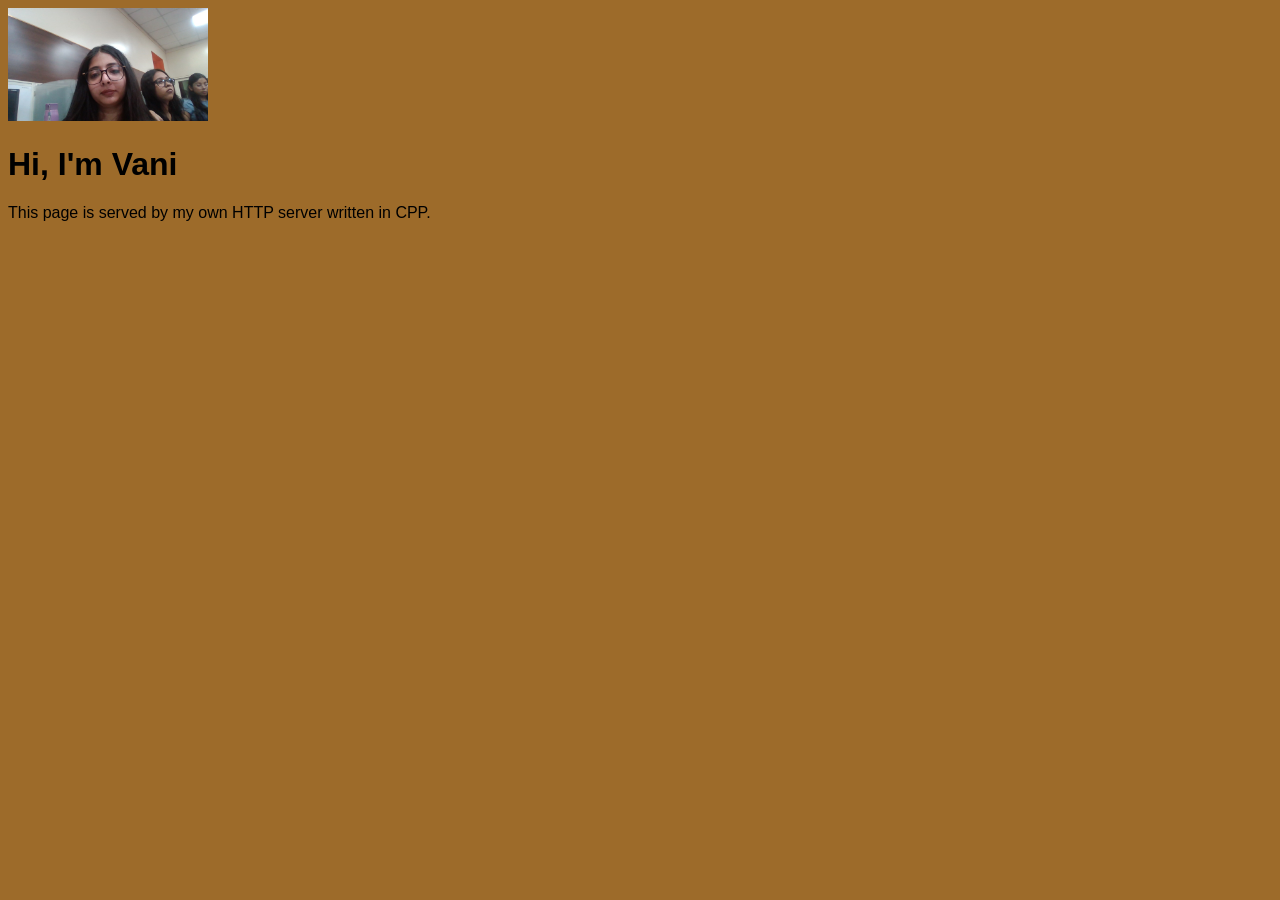
==== www/index.html @ 416b2f69 "Day 3: static file serving , MIME types , 404/403 , path traversal block" ====
<!DOCTYPE html>
<html>
    <head> 
        <link rel="stylesheet" href="style.css">
        <title>Vani</title></head>
    <body>
        <img src="me.jpg" width="200">
        <h1>Hi, I'm Vani</h1>
        <p>This page is served by my own HTTP server written in CPP. </p>
    </body>
</html>
---- www/style.css ----
body {background-color: #9d6b2a; font-family: sans-serif;}
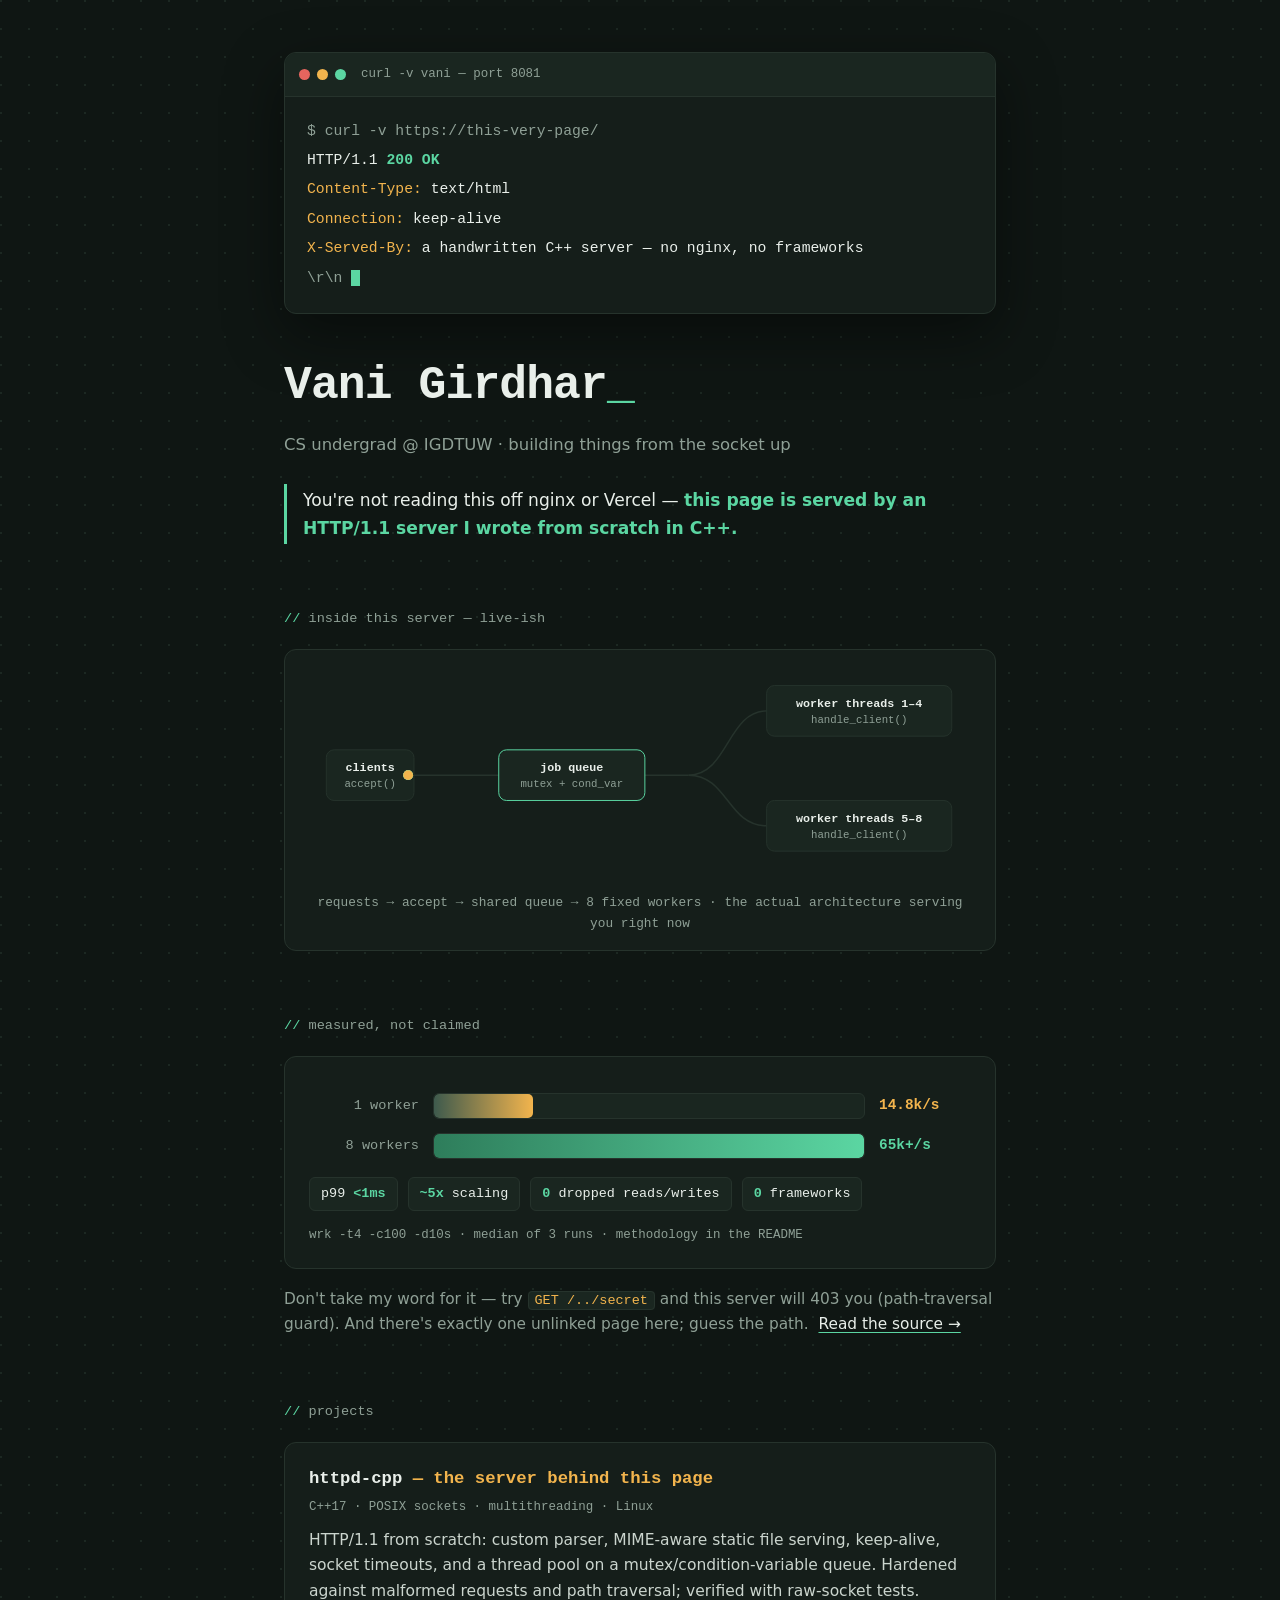
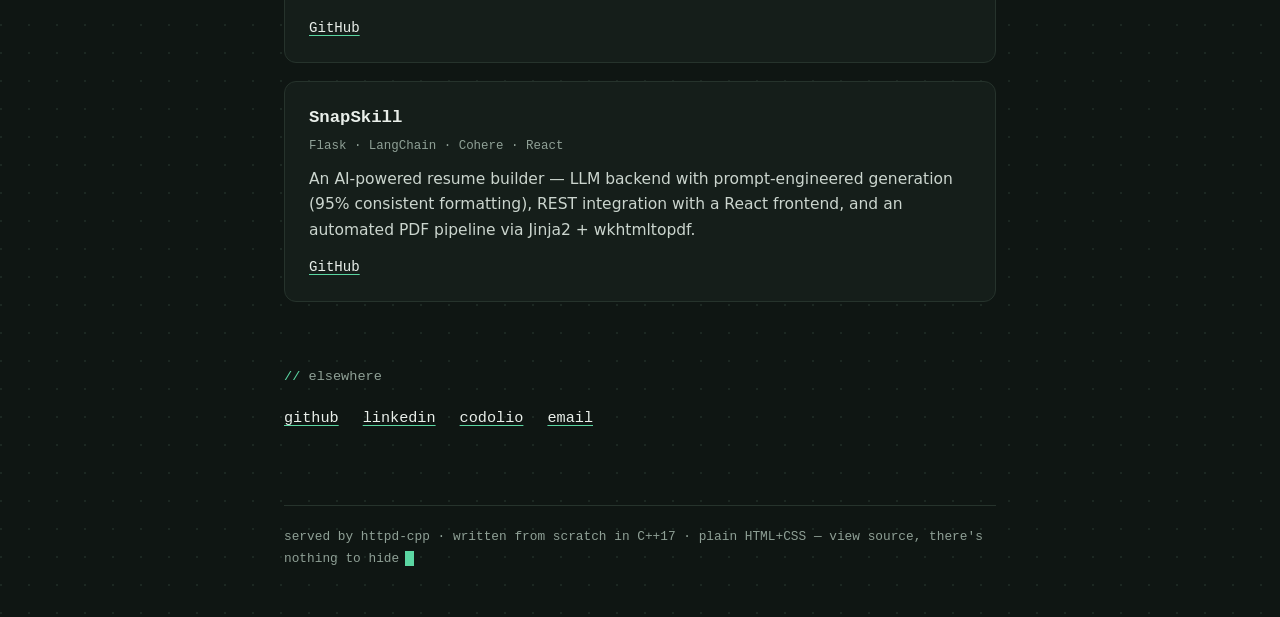
==== commit 15304a62: "Day 8: Frontend done.." ====
--- a/www/index.html
+++ b/www/index.html
@@ -1,12 +1,310 @@
-
 <!DOCTYPE html>
-<html>
-    <head> 
-        <link rel="stylesheet" href="style.css">
-        <title>Vani</title></head>
-    <body>
-        <img src="me.jpg" width="200">
-        <h1>Hi, I'm Vani</h1>
-        <p>This page is served by my own HTTP server written in CPP. </p>
-    </body>
-</html>+<html lang="en">
+<head>
+<meta charset="UTF-8">
+<meta name="viewport" content="width=device-width, initial-scale=1.0">
+<title>Vani Girdhar — served by her own C++ server</title>
+<meta name="description" content="Portfolio of Vani Girdhar — this page is served by httpd-cpp, an HTTP/1.1 server written from scratch in C++17.">
+<style>
+  :root{
+    --bg:#0F1613;          /* deep green-tinted terminal dark */
+    --panel:#151E1A;
+    --panel2:#1A2620;
+    --ink:#E9EFEA;
+    --muted:#8FA096;
+    --ok:#5BD6A2;          /* status-200 mint */
+    --amber:#F2B44D;       /* highlight amber */
+    --rule:#26332C;
+    --mono:ui-monospace,'Cascadia Code','JetBrains Mono',Menlo,Consolas,monospace;
+    --body:system-ui,-apple-system,'Segoe UI',Roboto,sans-serif;
+  }
+  *{box-sizing:border-box;margin:0;padding:0}
+  html{scroll-behavior:smooth}
+  body{
+    background:var(--bg);
+    background-image:radial-gradient(circle at 1px 1px, #1C2822 1px, transparent 0);
+    background-size:28px 28px;
+    color:var(--ink);
+    font-family:var(--body);
+    font-size:17px;line-height:1.65;
+    -webkit-font-smoothing:antialiased;
+  }
+  .wrap{max-width:760px;margin:0 auto;padding:52px 24px 48px}
+  a{color:var(--ink);text-decoration:underline;text-decoration-color:var(--ok);text-underline-offset:3px}
+  a:hover{color:var(--ok)}
+  a:focus-visible{outline:2px solid var(--ok);outline-offset:3px;border-radius:2px}
+  section{margin-top:64px}
+  .eyebrow{font-family:var(--mono);font-size:.85rem;color:var(--muted);margin-bottom:18px}
+  .eyebrow::before{content:"// ";color:var(--ok)}
+
+  /* ============ HERO: terminal window ============ */
+  .term{
+    background:var(--panel);
+    border:1px solid var(--rule);
+    border-radius:12px;
+    box-shadow:0 20px 60px rgba(0,0,0,.45);
+    overflow:hidden;
+  }
+  .term-bar{
+    display:flex;align-items:center;gap:7px;
+    padding:11px 14px;border-bottom:1px solid var(--rule);
+    background:var(--panel2);
+  }
+  .dot{width:11px;height:11px;border-radius:50%}
+  .dot:nth-child(1){background:#E5655E}.dot:nth-child(2){background:#F2B44D}.dot:nth-child(3){background:#5BD6A2}
+  .term-title{font-family:var(--mono);font-size:.78rem;color:var(--muted);margin-left:8px}
+  .term-body{padding:20px 22px;font-family:var(--mono);font-size:.92rem;line-height:2}
+  .term-body .ln{display:block;opacity:0;animation:arrive .3s ease forwards}
+  .ln:nth-child(1){animation-delay:.1s}.ln:nth-child(2){animation-delay:.45s}
+  .ln:nth-child(3){animation-delay:.8s}.ln:nth-child(4){animation-delay:1.15s}
+  .ln:nth-child(5){animation-delay:1.5s}.ln:nth-child(6){animation-delay:1.85s}
+  @keyframes arrive{to{opacity:1}}
+  .p{color:var(--muted)}
+  .g{color:var(--ok);font-weight:700}
+  .y{color:var(--amber)}
+  .cursor{display:inline-block;width:9px;height:1.1em;background:var(--ok);
+    vertical-align:text-bottom;animation:blink 1s steps(1) infinite}
+  @keyframes blink{50%{opacity:0}}
+
+  h1{font-family:var(--mono);font-size:clamp(2.1rem,6vw,2.9rem);font-weight:700;
+     letter-spacing:-.02em;margin:34px 0 6px}
+  h1 .g{font-weight:700}
+  .tagline{color:var(--muted);font-size:1.03rem}
+  .thesis{border-left:3px solid var(--ok);padding:2px 0 2px 16px;
+    font-size:1.07rem;margin:26px 0 0}
+  .thesis strong{color:var(--ok)}
+
+  /* ============ ARCHITECTURE: animated thread pool ============ */
+  .arch{background:var(--panel);border:1px solid var(--rule);border-radius:12px;padding:18px 14px 8px}
+  .arch svg{width:100%;height:auto;display:block}
+  .arch .lbl{font-family:var(--mono);font-size:11px;fill:var(--muted)}
+  .arch .lbl-b{font-family:var(--mono);font-size:12px;fill:var(--ink);font-weight:600}
+  .arch .box{fill:var(--panel2);stroke:var(--rule);stroke-width:1;rx:8}
+  .arch .box-ok{stroke:var(--ok)}
+  .arch .wire{stroke:var(--rule);stroke-width:1.5;fill:none}
+  .req{fill:var(--amber)}
+  .req2{fill:var(--ok)}
+  /* requests flowing: accept -> queue -> workers */
+  .flow1{animation:flow1 3.2s linear infinite}
+  .flow2{animation:flow1 3.2s linear infinite;animation-delay:1.1s}
+  .flow3{animation:flow1 3.2s linear infinite;animation-delay:2.2s}
+  @keyframes flow1{
+    0%{transform:translate(0,0);opacity:0}
+    6%{opacity:1}
+    38%{transform:translate(170px,0)}          /* into queue */
+    58%{transform:translate(300px,0)}          /* through queue */
+    64%{transform:translate(300px,0)}
+    92%{transform:translate(470px,-52px);opacity:1}  /* up to a worker */
+    100%{transform:translate(470px,-52px);opacity:0}
+  }
+  .flowB{animation:flowB 3.2s linear infinite;animation-delay:.55s}
+  .flowC{animation:flowB 3.2s linear infinite;animation-delay:1.7s}
+  @keyframes flowB{
+    0%{transform:translate(0,0);opacity:0}
+    6%{opacity:1}
+    38%{transform:translate(170px,0)}
+    58%{transform:translate(300px,0)}
+    64%{transform:translate(300px,0)}
+    92%{transform:translate(470px,52px);opacity:1}   /* down to a worker */
+    100%{transform:translate(470px,52px);opacity:0}
+  }
+  .worker-pulse{animation:pulse 3.2s ease infinite}
+  .worker-pulse2{animation:pulse 3.2s ease infinite;animation-delay:1.6s}
+  @keyframes pulse{0%,55%{stroke:var(--rule)}70%,85%{stroke:var(--ok)}100%{stroke:var(--rule)}}
+  @media (prefers-reduced-motion:reduce){
+    .flow1,.flow2,.flow3,.flowB,.flowC{animation:none;opacity:0}
+    .worker-pulse,.worker-pulse2{animation:none}
+    .ln{animation:none!important;opacity:1!important}
+    .cursor{animation:none}
+    .bar i{transition:none!important;width:var(--w)!important}
+  }
+  .arch-cap{font-family:var(--mono);font-size:.8rem;color:var(--muted);
+    text-align:center;padding:10px 6px 8px}
+
+  /* ============ BENCHMARK BARS ============ */
+  .bench{background:var(--panel);border:1px solid var(--rule);border-radius:12px;padding:22px 24px}
+  .bar-row{display:grid;grid-template-columns:110px 1fr 92px;gap:14px;align-items:center;margin:14px 0}
+  .bar-l{font-family:var(--mono);font-size:.85rem;color:var(--muted);text-align:right}
+  .bar{height:26px;background:var(--panel2);border:1px solid var(--rule);border-radius:6px;overflow:hidden}
+  .bar i{display:block;height:100%;width:0;border-radius:5px;transition:width 1.4s cubic-bezier(.2,.8,.2,1)}
+  .bar.on i{width:var(--w)}
+  .b1 i{--w:23%;background:linear-gradient(90deg,#3E5A4D,var(--amber))}
+  .b8 i{--w:100%;background:linear-gradient(90deg,#2E7D5B,var(--ok))}
+  .bar-v{font-family:var(--mono);font-size:.9rem;font-weight:700}
+  .b1 ~ .bar-v{color:var(--amber)}
+  .chips{display:flex;flex-wrap:wrap;gap:10px;margin-top:18px}
+  .chip{font-family:var(--mono);font-size:.84rem;background:var(--panel2);
+    border:1px solid var(--rule);border-radius:6px;padding:5px 11px;white-space:nowrap}
+  .chip b{color:var(--ok)}
+  .bench-note{font-family:var(--mono);font-size:.78rem;color:var(--muted);margin-top:14px}
+
+  .trynote{font-size:.96rem;color:var(--muted);margin-top:18px}
+  .trynote code{font-family:var(--mono);font-size:.88em;background:var(--panel2);
+    border:1px solid var(--rule);border-radius:4px;padding:1px 6px;color:var(--amber)}
+
+  /* ============ PROJECT CARDS ============ */
+  .card{background:var(--panel);border:1px solid var(--rule);border-radius:12px;
+    padding:22px 24px;margin-bottom:18px;
+    transition:transform .25s ease,border-color .25s ease}
+  .card:hover{transform:translateY(-3px);border-color:var(--ok)}
+  .card h3{font-family:var(--mono);font-size:1.08rem;font-weight:700}
+  .card h3 .y{color:var(--amber)}
+  .card .stack{font-family:var(--mono);font-size:.78rem;color:var(--muted);margin:4px 0 10px}
+  .card p{font-size:.97rem;color:#CBD5CE}
+  .card .links{margin-top:12px;font-family:var(--mono);font-size:.88rem}
+
+  .elsewhere{font-family:var(--mono);font-size:.95rem;display:flex;flex-wrap:wrap;gap:8px 24px}
+  footer{margin-top:74px;padding-top:20px;border-top:1px solid var(--rule);
+    font-family:var(--mono);font-size:.8rem;color:var(--muted)}
+  @media (max-width:560px){
+    .bar-row{grid-template-columns:80px 1fr 74px;gap:8px}
+    .term-body{font-size:.8rem}
+  }
+</style>
+</head>
+<body>
+<div class="wrap">
+
+  <!-- ============ HERO ============ -->
+  <div class="term">
+    <div class="term-bar">
+      <span class="dot"></span><span class="dot"></span><span class="dot"></span>
+      <span class="term-title">curl -v vani — port 8081</span>
+    </div>
+    <div class="term-body">
+      <span class="ln p">$ curl -v https://this-very-page/</span>
+      <span class="ln">HTTP/1.1 <span class="g">200 OK</span></span>
+      <span class="ln"><span class="y">Content-Type:</span> text/html</span>
+      <span class="ln"><span class="y">Connection:</span> keep-alive</span>
+      <span class="ln"><span class="y">X-Served-By:</span> a handwritten C++ server — no nginx, no frameworks</span>
+      <span class="ln p">\r\n  <span class="cursor"></span></span>
+    </div>
+  </div>
+
+  <h1>Vani Girdhar<span class="g">_</span></h1>
+  <p class="tagline">CS undergrad @ IGDTUW &middot; building things from the socket up</p>
+  <p class="thesis">You're not reading this off nginx or Vercel —
+    <strong>this page is served by an HTTP/1.1 server I wrote from scratch in C++.</strong></p>
+
+  <!-- ============ ARCHITECTURE ============ -->
+  <section>
+    <p class="eyebrow">inside this server — live-ish</p>
+    <div class="arch">
+      <svg viewBox="0 0 700 220" xmlns="http://www.w3.org/2000/svg" role="img"
+           aria-label="Architecture: clients flow through accept into a job queue, picked up by 8 worker threads">
+        <!-- wires -->
+        <path class="wire" d="M118 110 H 205"/>
+        <path class="wire" d="M355 110 H 400"/>
+        <path class="wire" d="M400 110 C 440 110 440 44 480 44"/>
+        <path class="wire" d="M400 110 C 440 110 440 162 480 162"/>
+        <!-- clients -->
+        <rect class="box" x="28" y="84" width="90" height="52" rx="8"/>
+        <text class="lbl-b" x="73" y="106" text-anchor="middle">clients</text>
+        <text class="lbl" x="73" y="122" text-anchor="middle">accept()</text>
+        <!-- queue -->
+        <rect class="box box-ok" x="205" y="84" width="150" height="52" rx="8"/>
+        <text class="lbl-b" x="280" y="106" text-anchor="middle">job queue</text>
+        <text class="lbl" x="280" y="122" text-anchor="middle">mutex + cond_var</text>
+        <!-- workers -->
+        <rect class="box worker-pulse" x="480" y="18" width="190" height="52" rx="8"/>
+        <text class="lbl-b" x="575" y="40" text-anchor="middle">worker threads 1–4</text>
+        <text class="lbl" x="575" y="56" text-anchor="middle">handle_client()</text>
+        <rect class="box worker-pulse2" x="480" y="136" width="190" height="52" rx="8"/>
+        <text class="lbl-b" x="575" y="158" text-anchor="middle">worker threads 5–8</text>
+        <text class="lbl" x="575" y="174" text-anchor="middle">handle_client()</text>
+        <!-- flowing requests -->
+        <circle class="req flow1" cx="112" cy="110" r="5"/>
+        <circle class="req flow2" cx="112" cy="110" r="5"/>
+        <circle class="req2 flow3" cx="112" cy="110" r="5"/>
+        <circle class="req2 flowB" cx="112" cy="110" r="5"/>
+        <circle class="req flowC" cx="112" cy="110" r="5"/>
+      </svg>
+      <p class="arch-cap">requests → accept → shared queue → 8 fixed workers &middot; the actual architecture serving you right now</p>
+    </div>
+  </section>
+
+  <!-- ============ BENCHMARKS ============ -->
+  <section>
+    <p class="eyebrow">measured, not claimed</p>
+    <div class="bench">
+      <div class="bar-row">
+        <span class="bar-l">1 worker</span>
+        <div class="bar b1"><i></i></div>
+        <span class="bar-v" style="color:var(--amber)">14.8k/s</span>
+      </div>
+      <div class="bar-row">
+        <span class="bar-l">8 workers</span>
+        <div class="bar b8"><i></i></div>
+        <span class="bar-v" style="color:var(--ok)">65k+/s</span>
+      </div>
+      <div class="chips">
+        <span class="chip">p99 <b>&lt;1ms</b></span>
+        <span class="chip"><b>~5x</b> scaling</span>
+        <span class="chip"><b>0</b> dropped reads/writes</span>
+        <span class="chip"><b>0</b> frameworks</span>
+      </div>
+      <p class="bench-note">wrk -t4 -c100 -d10s &middot; median of 3 runs &middot; methodology in the README</p>
+    </div>
+    <p class="trynote">Don't take my word for it — try <code>GET /../secret</code> and this server
+      will 403 you (path-traversal guard). And there's exactly one unlinked page here; guess the path.
+      &nbsp;<a href="https://github.com/vanixyz/httpd-cpp">Read the source →</a></p>
+  </section>
+
+  <!-- ============ PROJECTS ============ -->
+  <section>
+    <p class="eyebrow">projects</p>
+
+    <div class="card">
+      <h3>httpd-cpp <span class="y">— the server behind this page</span></h3>
+      <p class="stack">C++17 &middot; POSIX sockets &middot; multithreading &middot; Linux</p>
+      <p>HTTP/1.1 from scratch: custom parser, MIME-aware static file serving,
+         keep-alive, socket timeouts, and a thread pool on a mutex/condition-variable
+         queue. Hardened against malformed requests and path traversal; verified
+         with raw-socket tests.</p>
+      <p class="links"><a href="https://github.com/vanixyz/httpd-cpp">GitHub</a></p>
+    </div>
+
+    <div class="card">
+      <h3>SnapSkill</h3>
+      <p class="stack">Flask &middot; LangChain &middot; Cohere &middot; React</p>
+      <p>An AI-powered resume builder — LLM backend with prompt-engineered generation
+         (95% consistent formatting), REST integration with a React frontend, and an
+         automated PDF pipeline via Jinja2 + wkhtmltopdf.</p>
+      <!-- TODO(vani): replace with the real SnapSkill repo/demo URLs -->
+      <p class="links"><a href="https://github.com/Vartekalohiya13/SnapSkill.git">GitHub</a></p>
+    </div>
+  </section>
+
+  <!-- ============ ELSEWHERE ============ -->
+  <section>
+    <p class="eyebrow">elsewhere</p>
+    <div class="elsewhere">
+      <a href="https://github.com/vanixyz">github</a>
+      <a href="https://linkedin.com/in/vani-girdhar">linkedin</a>
+      <a href="https://codolio.com/profile/vani_2244">codolio</a>
+      <a href="mailto:vanigirdhar41@gmail.com">email</a>
+    </div>
+  </section>
+
+  <footer>
+    served by httpd-cpp &middot; written from scratch in C++17 &middot;
+    plain HTML+CSS — view source, there's nothing to hide<span class="cursor" style="margin-left:6px"></span>
+  </footer>
+
+</div>
+
+<script>
+  // benchmark bars animate when scrolled into view
+  const bench = document.querySelector('.bench');
+  const io = new IntersectionObserver((entries) => {
+    entries.forEach(e => {
+      if (e.isIntersecting) {
+        bench.querySelectorAll('.bar').forEach(b => b.classList.add('on'));
+        io.disconnect();
+      }
+    });
+  }, { threshold: 0.4 });
+  io.observe(bench);
+</script>
+</body>
+</html>
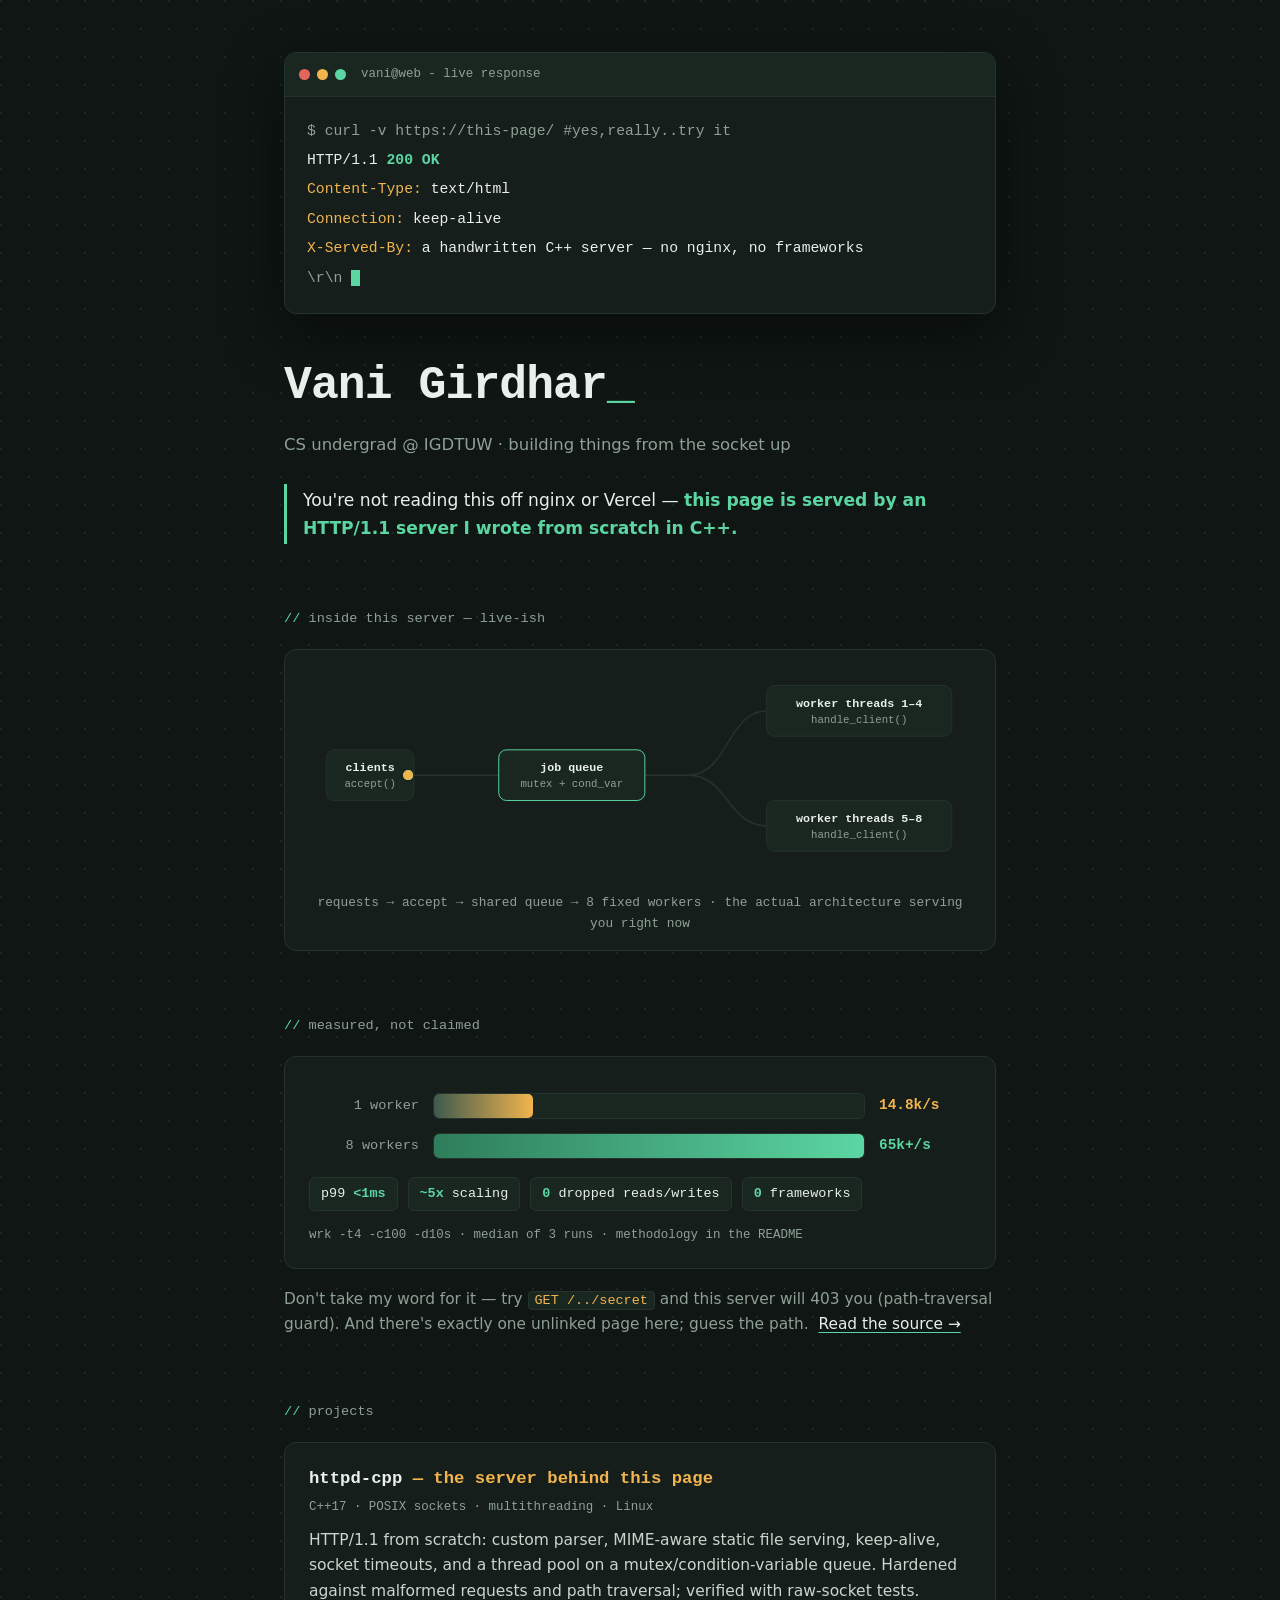
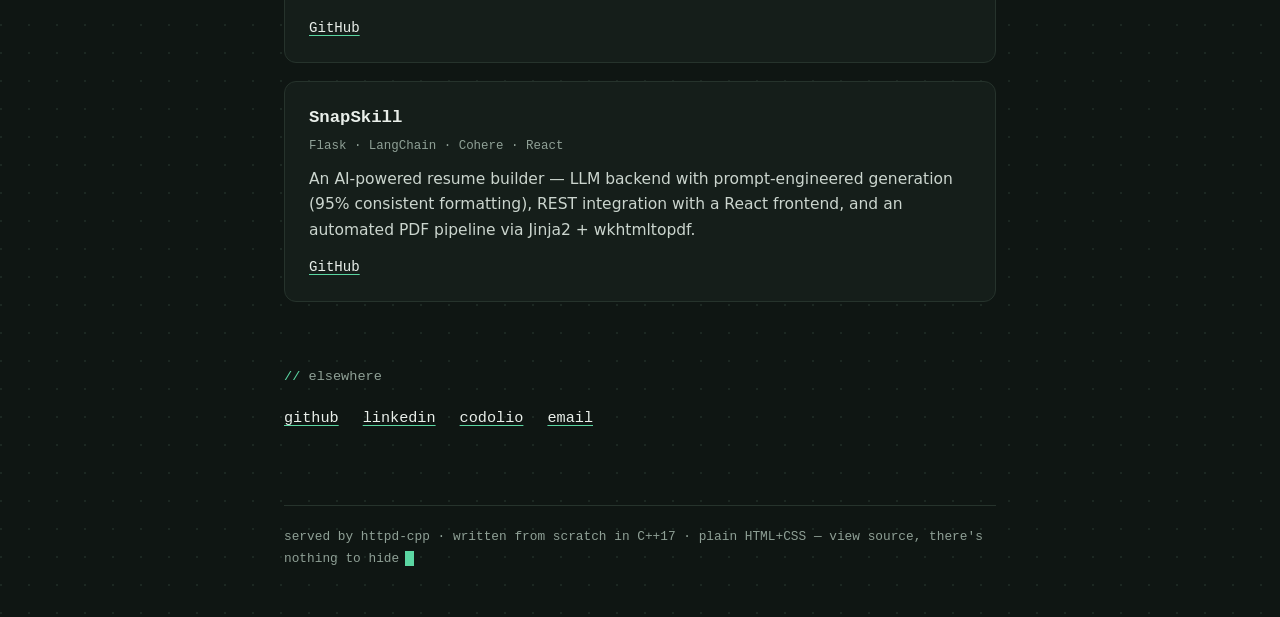
==== commit 336544f0: "Add DockerFile (static linking) , PORT env config , portfolio page" ====
--- a/www/index.html
+++ b/www/index.html
@@ -169,10 +169,10 @@
   <div class="term">
     <div class="term-bar">
       <span class="dot"></span><span class="dot"></span><span class="dot"></span>
-      <span class="term-title">curl -v vani — port 8081</span>
+      <span class="term-title">vani@web - live response</span>
     </div>
     <div class="term-body">
-      <span class="ln p">$ curl -v https://this-very-page/</span>
+      <span class="ln p">$ curl -v https://this-page/  <span class="p">#yes,really..try it</span></span>
       <span class="ln">HTTP/1.1 <span class="g">200 OK</span></span>
       <span class="ln"><span class="y">Content-Type:</span> text/html</span>
       <span class="ln"><span class="y">Connection:</span> keep-alive</span>
